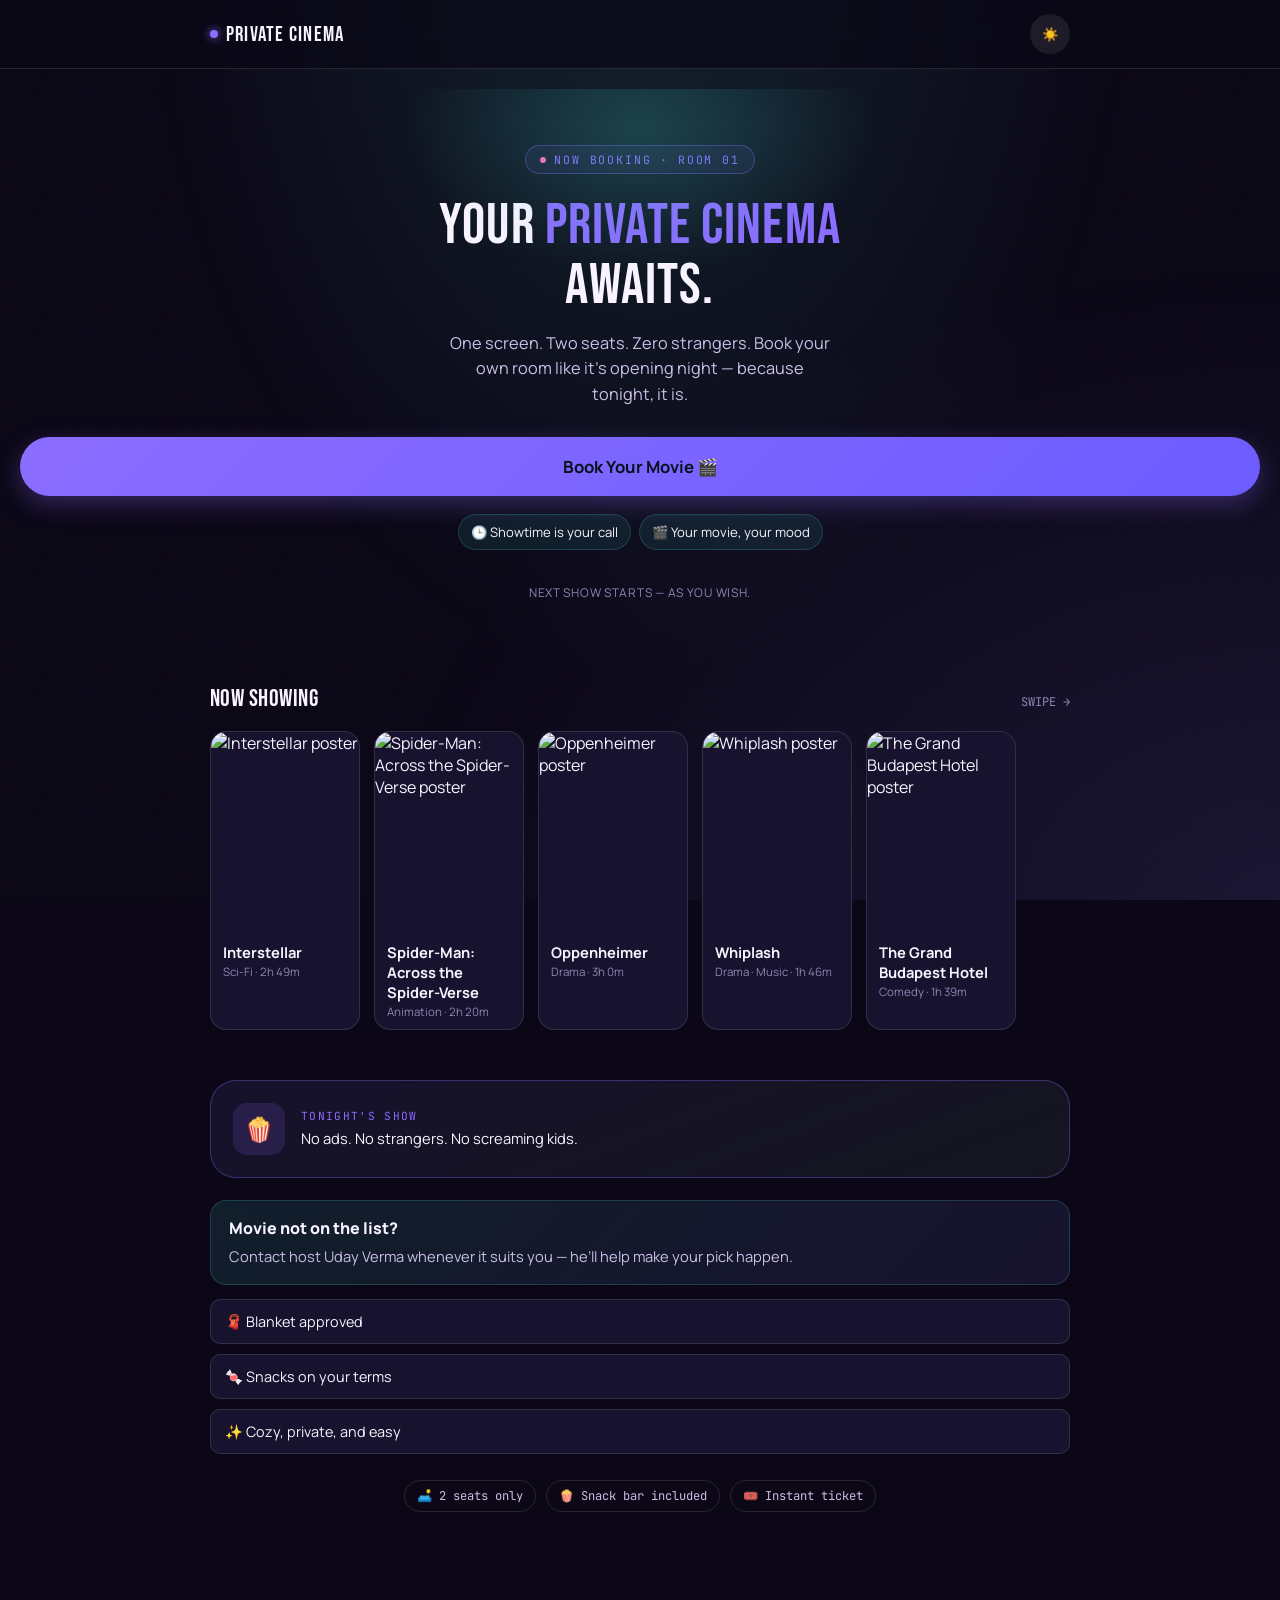
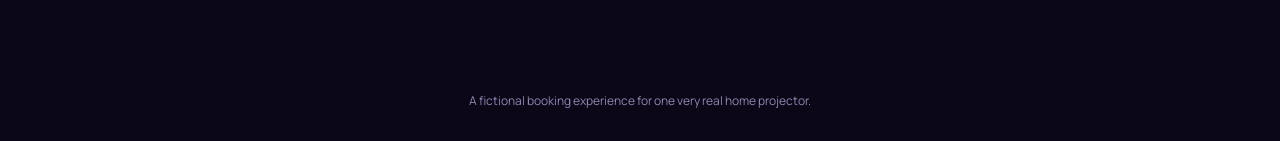
==== index.html @ 230cafe7 "Initial commit" ====
<!DOCTYPE html>
<html lang="en">
<head>
  <meta charset="UTF-8" />
  <meta name="viewport" content="width=device-width, initial-scale=1.0, viewport-fit=cover" />
  <title>Private Cinema — Your Private Cinema Awaits</title>
  <meta name="description" content="Book your private home cinema experience." />
  <link rel="stylesheet" href="./css/style.css" />
</head>
<body data-page="landing">
  <div class="app">

    <header class="topbar">
      <div class="topbar-inner">
        <div class="brand"><span class="brand-dot"></span>PRIVATE CINEMA</div>
      </div>
    </header>

    <main class="page-main page-enter">
      <section class="hero">
        <div class="hero-beam"></div>
        <div class="hero-eyebrow"><span class="live-dot"></span>NOW BOOKING · ROOM 01</div>
        <h1>Your <span class="accent">Private Cinema</span><br />Awaits.</h1>
        <p class="sub">One screen. Two seats. Zero strangers. Book your own room like it's opening night — because tonight, it is.</p>
        <div class="hero-cta">
          <button class="btn btn-primary btn-lg btn-block" data-book-btn>Book Your Movie 🎬</button>
        </div>

        <div class="hero-note">
          <span>🕒 Showtime is your call</span>
          <span>🎬 Your movie, your mood</span>
        </div>

        <div class="countdown">
          <div class="countdown-label">Next show starts — as you wish.</div>
        </div>
      </section>

      <div class="container">
        <div class="section-title">
          <h2>Now Showing</h2>
          <span>SWIPE →</span>
        </div>
        <div class="movie-strip" data-movie-strip></div>

        <div class="tonight">
          <div class="tonight-icon">🍿</div>
          <div class="tonight-text">
            <div class="label">Tonight's Show</div>
            <p data-fun-line style="transition:opacity 0.25s;">No ads. No strangers. No screaming kids.</p>
          </div>
        </div>

        <div class="host-card">
          <div class="host-title">Movie not on the list?</div>
          <p>Contact host Uday Verma whenever it suits you — he’ll help make your pick happen.</p>
        </div>

        <div class="playful-grid">
          <div class="playful-card">🧣 Blanket approved</div>
          <div class="playful-card">🍬 Snacks on your terms</div>
          <div class="playful-card">✨ Cozy, private, and easy</div>
        </div>

        <div class="perk-row">
          <span class="perk-chip">🛋️ 2 seats only</span>
          <span class="perk-chip">🍿 Snack bar included</span>
          <span class="perk-chip">🎟️ Instant ticket</span>
        </div>
      </div>
    </main>

    <footer class="site-footer">A fictional booking experience for one very real home projector.</footer>
  </div>

  <script type="module" src="./js/main.js"></script>
</body>
</html>
---- css/style.css ----
/* ============================================================
   PRIVATE CINEMA — Design System
   Palette: midnight blue + teal glow + coral warmth
   Display: Bebas Neue (marquee) · Body: Manrope · Data: JetBrains Mono
   ============================================================ */

@import url('https://fonts.googleapis.com/css2?family=Bebas+Neue&family=Manrope:wght@400;500;600;700;800&family=JetBrains+Mono:wght@400;500;600;700&display=swap');

:root{
  --bg-void:#0b0716;
  --bg-panel:#17122d;
  --bg-panel-2:#22183d;
  --bg-panel-3:#2d2250;
  --accent-amber:#8b6dff;
  --accent-amber-soft:#d8c8ff;
  --accent-red:#ff6ea8;
  --accent-violet:#6d5cff;
  --text-cream:#f8f3ff;
  --text-muted:#cbbfe7;
  --text-dim:#8f86b4;
  --border-soft:rgba(248,243,255,0.12);
  --border-amber:rgba(139,109,255,0.34);
  --success:#6fe7b3;
  --danger:#ff7a8b;
  --scrollbar-track:rgba(255,255,255,0.06);
  --scrollbar-thumb:rgba(139,109,255,0.56);
}

body.light-mode{
  --bg-void:#f7f3ff;
  --bg-panel:#ffffff;
  --bg-panel-2:#f2ebff;
  --bg-panel-3:#e8dcff;
  --accent-amber:#7249ff;
  --accent-amber-soft:#cdbcff;
  --accent-red:#ff5d95;
  --accent-violet:#5f45ff;
  --text-cream:#1d1534;
  --text-muted:#5b5272;
  --text-dim:#7e7498;
  --border-soft:rgba(29,21,52,0.1);
  --border-amber:rgba(114,73,255,0.24);
  --scrollbar-track:rgba(29,21,52,0.06);
  --scrollbar-thumb:rgba(114,73,255,0.42);
}

:root{
  --page-accent:var(--accent-amber);
  --page-accent-soft:rgba(66,199,195,0.16);

  --font-display:'Bebas Neue', sans-serif;
  --font-body:'Manrope', sans-serif;
  --font-mono:'JetBrains Mono', monospace;

  --radius-s:10px;
  --radius-m:16px;
  --radius-l:26px;

  --shadow-soft:0 10px 30px rgba(0,0,0,0.45);
  --shadow-glow:0 0 40px color-mix(in srgb, var(--accent-amber) 15%, transparent);

  --ease-out:cubic-bezier(.16,1,.3,1);
  --safe-bottom:env(safe-area-inset-bottom, 0px);
}

*,*::before,*::after{box-sizing:border-box;}
html{scroll-behavior:smooth;}
*{scrollbar-width:thin; scrollbar-color:var(--scrollbar-thumb) var(--scrollbar-track);}
*::-webkit-scrollbar{width:10px; height:10px;}
*::-webkit-scrollbar-track{background:var(--scrollbar-track);}
*::-webkit-scrollbar-thumb{background:linear-gradient(180deg,var(--accent-amber),var(--accent-violet)); border-radius:999px; border:2px solid transparent; background-clip:padding-box;}
body{
  margin:0;
  min-height:100vh;
  background:var(--bg-void);
  color:var(--text-cream);
  font-family:var(--font-body);
  transition:background 0.3s var(--ease-out), color 0.3s var(--ease-out);
  -webkit-font-smoothing:antialiased;
  overflow-x:hidden;
  position:relative;
}

/* prevent body scroll when calendar open */
.no-scroll-picker{overflow:hidden;}

/* Film grain + vignette ambience, applied to every page */
body::before{
  content:"";
  position:fixed; inset:0;
  pointer-events:none;
  z-index:0;
  background-image:
    radial-gradient(ellipse at 50% -10%, rgba(66,199,195,0.14), transparent 55%),
    radial-gradient(ellipse at 100% 100%, rgba(139,124,255,0.12), transparent 50%);
}
body::after{
  content:"";
  position:fixed; inset:0;
  pointer-events:none;
  z-index:1;
  opacity:0.05;
  mix-blend-mode:overlay;
  background-image:url("data:image/svg+xml,%3Csvg xmlns='http://www.w3.org/2000/svg' width='120' height='120'%3E%3Cfilter id='n'%3E%3CfeTurbulence type='fractalNoise' baseFrequency='0.9' numOctaves='2' stitchTiles='stitch'/%3E%3C/filter%3E%3Crect width='100%25' height='100%25' filter='url(%23n)'/%3E%3C/svg%3E");
  animation:grain 1.3s steps(4) infinite;
}
@keyframes grain{
  0%{transform:translate(0,0);} 25%{transform:translate(-1%,1%);}
  50%{transform:translate(1%,-1%);} 75%{transform:translate(-1%,-1%);}
  100%{transform:translate(0,0);}
}

.app{position:relative; z-index:2; min-height:100vh; display:flex; flex-direction:column;}

h1,h2,h3,.display{
  font-family:var(--font-display);
  letter-spacing:0.02em;
  font-weight:400;
  line-height:1.05;
  color:var(--text-cream);
  margin:0;
}
h1{font-size:clamp(2.4rem,9vw,3.6rem);}
h2{font-size:clamp(1.8rem,7vw,2.6rem);}
h3{font-size:clamp(1.3rem,5vw,1.7rem);}
p{margin:0; color:var(--text-muted); line-height:1.55;}
.mono{font-family:var(--font-mono);}
.eyebrow{
  font-family:var(--font-mono);
  font-size:0.72rem;
  letter-spacing:0.18em;
  text-transform:uppercase;
  color:var(--accent-amber);
}

a{color:inherit;}
img{max-width:100%; display:block;}

/* ---------- Layout shells ---------- */
.container{
  width:100%;
  max-width:520px;
  margin:0 auto;
  padding:0 20px;
}
@media (min-width:900px){
  .container{max-width:900px;}
}

.page-main{
  flex:1;
  padding-top:20px;
  padding-bottom:140px;
}

/* ---------- Top bar ---------- */
.topbar{
  position:sticky; top:0; z-index:20;
  backdrop-filter:blur(14px);
  background:color-mix(in srgb, var(--bg-void) 72%, transparent);
  border-bottom:1px solid var(--border-soft);
}
.topbar-inner{
  max-width:520px; margin:0 auto; padding:14px 20px;
  display:flex; align-items:center; justify-content:space-between;
}
@media (min-width:900px){ .topbar-inner{max-width:900px;} }
.brand{
  font-family:var(--font-display);
  font-size:1.3rem;
  letter-spacing:0.06em;
  display:flex; align-items:center; gap:8px;
}
.brand-dot{
  width:8px; height:8px; border-radius:50%;
  background:var(--accent-amber);
  box-shadow:0 0 10px var(--accent-amber);
}
.back-link{
  font-size:0.85rem; color:var(--text-muted);
  text-decoration:none;
  display:flex; align-items:center; gap:6px;
}

/* ---------- Progress indicator ---------- */
.progress-wrap{
  max-width:520px; margin:0 auto; padding:14px 20px 4px;
}
@media (min-width:900px){ .progress-wrap{max-width:900px;} }
.progress-track{
  display:flex; align-items:center; gap:6px;
}
.progress-dot{
  flex:1; height:4px; border-radius:4px;
  background:var(--bg-panel-3);
  overflow:hidden;
  position:relative;
}
.progress-dot::after{
  content:""; position:absolute; inset:0;
  background:linear-gradient(90deg,var(--accent-amber),var(--accent-amber-soft));
  transform:scaleX(0); transform-origin:left;
  transition:transform 0.6s var(--ease-out);
}
.progress-dot.done::after,.progress-dot.active::after{transform:scaleX(1);}
.progress-dot.active::after{animation:pulseW 1.4s ease-in-out infinite;}
@keyframes pulseW{0%,100%{opacity:1;} 50%{opacity:0.55;}}
.progress-label{
  margin-top:8px;
  font-size:0.78rem; color:var(--text-dim);
  font-family:var(--font-mono);
  letter-spacing:0.04em;
}

/* ---------- Buttons ---------- */
.btn{
  font-family:var(--font-body);
  font-weight:700;
  font-size:1rem;
  border:none;
  border-radius:100px;
  padding:16px 26px;
  cursor:pointer;
  display:inline-flex;
  align-items:center;
  justify-content:center;
  gap:8px;
  transition:transform 0.18s var(--ease-out), box-shadow 0.18s var(--ease-out), opacity 0.18s;
  -webkit-tap-highlight-color:transparent;
  touch-action:manipulation;
}
.btn:active{transform:scale(0.96);}
.btn-primary{
  background:linear-gradient(135deg,var(--page-accent),var(--accent-violet));
  color:#07121d;
  box-shadow:0 8px 24px color-mix(in srgb, var(--page-accent) 30%, transparent);
}
.btn-primary:hover{box-shadow:0 10px 30px color-mix(in srgb, var(--page-accent) 35%, transparent);}
.btn-primary:disabled{
  opacity:0.4; cursor:not-allowed; box-shadow:none;
  filter:grayscale(0.3);
}
.btn-ghost{
  background:transparent;
  color:var(--text-cream);
  border:1px solid var(--border-soft);
}
.btn-block{width:100%;}
.btn-lg{padding:18px 28px; font-size:1.05rem;}

/* ---------- Cards / glass ---------- */
.card{
  background:var(--bg-panel);
  border:1px solid var(--border-soft);
  border-radius:var(--radius-m);
  padding:18px;
}
.glass{
  background:rgba(28,32,39,0.55);
  backdrop-filter:blur(18px);
  border:1px solid rgba(242,237,228,0.08);
}

/* ---------- Toasts ---------- */
.toast-stack{
  position:fixed; left:0; right:0; bottom:calc(20px + var(--safe-bottom));
  z-index:200;
  display:flex; flex-direction:column; align-items:center; gap:10px;
  pointer-events:none;
  padding:0 20px;
}
.toast{
  pointer-events:auto;
  max-width:460px; width:100%;
  background:var(--bg-panel-2);
  border:1px solid var(--border-soft);
  border-left:3px solid var(--accent-amber);
  border-radius:var(--radius-s);
  padding:13px 16px;
  font-size:0.88rem;
  color:var(--text-cream);
  box-shadow:var(--shadow-soft);
  animation:toastIn 0.35s var(--ease-out);
}
.toast.danger{border-left-color:var(--danger);}
.toast.exit{animation:toastOut 0.3s var(--ease-out) forwards;}
@keyframes toastIn{from{opacity:0; transform:translateY(14px) scale(0.97);} to{opacity:1; transform:none;}}
@keyframes toastOut{to{opacity:0; transform:translateY(10px) scale(0.97);}}

/* ---------- Page transition ---------- */
.page-enter{animation:pageIn 0.55s var(--ease-out);}
@keyframes pageIn{
  from{opacity:0; transform:translateY(14px);}
  to{opacity:1; transform:none;}
}
.stagger > *{animation:pageIn 0.55s var(--ease-out) both;}
.stagger > *:nth-child(1){animation-delay:0.02s;}
.stagger > *:nth-child(2){animation-delay:0.08s;}
.stagger > *:nth-child(3){animation-delay:0.14s;}
.stagger > *:nth-child(4){animation-delay:0.20s;}
.stagger > *:nth-child(5){animation-delay:0.26s;}
.stagger > *:nth-child(6){animation-delay:0.32s;}

/* ============================================================
   LANDING PAGE
   ============================================================ */
.hero{
  position:relative;
  padding:56px 20px 40px;
  text-align:center;
  overflow:hidden;
}
.hero-beam{
  position:absolute; top:-120px; left:50%; transform:translateX(-50%);
  width:520px; height:320px;
  background:radial-gradient(ellipse at center, rgba(66,199,195,0.24), transparent 65%);
  filter:blur(10px);
  pointer-events:none;
  animation:beamFlicker 5s ease-in-out infinite;
}
@keyframes beamFlicker{0%,100%{opacity:1;} 50%{opacity:0.75;}}
.hero-eyebrow{
  display:inline-flex; align-items:center; gap:8px;
  font-family:var(--font-mono); font-size:0.72rem;
  letter-spacing:0.16em; text-transform:uppercase;
  color:var(--accent-amber);
  background:color-mix(in srgb, var(--accent-amber) 8%, transparent);
  border:1px solid var(--border-amber);
  padding:6px 14px; border-radius:100px;
  margin-bottom:22px;
}
.hero-eyebrow .live-dot{
  width:6px; height:6px; border-radius:50%; background:var(--accent-red);
  animation:blink 1.6s ease-in-out infinite;
}
@keyframes blink{0%,100%{opacity:1;} 50%{opacity:0.25;}}
.hero h1{margin-bottom:14px;}
.hero h1 .accent{color:var(--accent-amber);}
.hero p.sub{
  max-width:380px; margin:0 auto 30px;
  font-size:1.02rem;
}
.hero-cta{display:flex; flex-direction:column; gap:12px; align-items:center;}
.countdown{
  margin-top:34px;
  display:inline-flex; flex-direction:column; align-items:center; gap:8px;
}
.countdown-time{
  font-family:var(--font-mono); font-size:1.5rem; letter-spacing:0.05em;
  color:var(--text-cream);
  background:var(--bg-panel);
  border:1px solid var(--border-soft);
  padding:10px 20px; border-radius:var(--radius-s);
}
.countdown-label{font-size:0.75rem; color:var(--text-dim); letter-spacing:0.06em; text-transform:uppercase;}

.hero-note{
  display:flex; flex-wrap:wrap; justify-content:center; gap:8px;
  margin-top:18px;
}
.hero-note span{
  display:inline-flex; align-items:center; gap:6px;
  padding:8px 12px;
  border-radius:999px;
  background:rgba(66,199,195,0.1);
  border:1px solid rgba(66,199,195,0.2);
  color:var(--text-cream);
  font-size:0.82rem;
}

.section-title{
  display:flex; align-items:baseline; justify-content:space-between;
  margin:44px 0 16px;
}
.section-title h2{font-size:1.5rem;}
.section-title span{font-family:var(--font-mono); font-size:0.75rem; color:var(--text-dim);}

.movie-strip{
  display:flex; gap:14px; overflow-x:auto; padding:4px 0 10px;
  scroll-snap-type:x mandatory;
  -webkit-overflow-scrolling:touch;
}
.movie-strip::-webkit-scrollbar{display:none;}
.mini-card{
  scroll-snap-align:start;
  flex:0 0 150px;
  border-radius:var(--radius-m);
  overflow:hidden;
  border:1px solid var(--border-soft);
  background:var(--bg-panel);
  transition:transform 0.25s var(--ease-out);
}
.mini-card:active{transform:scale(0.97);}
.mini-poster{
  height:200px; width:100%;
  object-fit:cover;
  display:block;
}
.mini-body{padding:10px 12px;}
.mini-body .title{font-size:0.92rem; font-weight:700; color:var(--text-cream);}
.mini-body .meta{font-size:0.72rem; color:var(--text-dim); margin-top:2px;}

.tonight{
  margin-top:40px;
  border-radius:var(--radius-l);
  padding:22px;
  background:linear-gradient(160deg, color-mix(in srgb, var(--accent-amber) 10%, transparent), rgba(28,32,39,0.6));
  border:1px solid var(--border-amber);
  display:flex; align-items:center; gap:16px;
}
.tonight-icon{
  width:52px; height:52px; border-radius:14px;
  display:flex; align-items:center; justify-content:center;
  font-size:1.5rem;
  background:color-mix(in srgb, var(--accent-amber) 15%, transparent);
  flex-shrink:0;
}
.tonight-text .label{
  font-family:var(--font-mono); font-size:0.7rem; letter-spacing:0.12em;
  text-transform:uppercase; color:var(--accent-amber); margin-bottom:4px;
}
.tonight-text p{color:var(--text-cream); font-size:0.92rem;}

.host-card{
  margin-top:22px;
  padding:16px 18px;
  border-radius:var(--radius-m);
  background:linear-gradient(135deg, rgba(66,199,195,0.12), rgba(139,124,255,0.1));
  border:1px solid rgba(66,199,195,0.22);
}
.host-title{
  font-weight:800;
  color:var(--text-cream);
  margin-bottom:6px;
}
.host-card p{color:var(--text-muted); font-size:0.92rem;}

.playful-grid{
  display:grid; gap:10px; margin-top:14px;
}
.playful-card{
  padding:12px 14px;
  border-radius:var(--radius-s);
  background:var(--bg-panel);
  border:1px solid var(--border-soft);
  color:var(--text-cream);
  font-size:0.9rem;
}

.perk-row{
  display:flex; gap:10px; flex-wrap:wrap; justify-content:center;
  margin-top:26px;
}
.perk-chip{
  font-size:0.76rem; color:var(--text-muted);
  border:1px solid var(--border-soft);
  padding:7px 12px; border-radius:100px;
  font-family:var(--font-mono);
}

footer.site-footer{
  text-align:center; padding:40px 20px 32px;
  font-size:0.75rem; color:var(--text-dim);
}

/* ============================================================
   FORM PAGES (personal info)
   ============================================================ */
.form-head{padding:8px 4px 28px;}
.form-head .eyebrow{margin-bottom:10px; display:block;}
.form-head p{margin-top:10px; max-width:340px;}

.field{margin-bottom:18px;}
.field label{
  display:block; font-size:0.82rem; color:var(--text-muted);
  margin-bottom:8px; font-weight:600;
}
.field input{
  width:100%;
  background:var(--bg-panel);
  border:1.5px solid var(--border-soft);
  color:var(--text-cream);
  font-family:var(--font-body);
  font-size:1rem;
  padding:15px 16px;
  border-radius:var(--radius-s);
  outline:none;
  transition:border-color 0.2s, box-shadow 0.2s;
}
.field input::placeholder{color:var(--text-dim);}
.field input:focus{
  border-color:var(--accent-amber);
  box-shadow:0 0 0 4px color-mix(in srgb, var(--accent-amber) 12%, transparent);
}
.field input.error{border-color:var(--danger);}
.field-error{
  font-size:0.76rem; color:var(--danger);
  margin-top:6px; display:none;
}
.field.has-error .field-error{display:block;}
.field.has-error input{border-color:var(--danger);}

.form-actions{margin-top:28px;}

/* ============================================================
   MOVIE SELECTION
   ============================================================ */
.movie-grid{display:flex; flex-direction:column; gap:16px;}
.movie-toolbar{display:flex; flex-direction:column; gap:8px; margin-top:14px;}
.movie-toolbar-row{display:flex; flex-wrap:wrap; gap:10px;}
.movie-toolbar-label{font-size:0.74rem; text-transform:uppercase; letter-spacing:0.16em; color:var(--text-dim); font-family:var(--font-mono);}
.movie-datetime{
  flex:1; min-width:220px; width:100%; cursor:pointer;
  border-radius:999px; padding:14px 18px; font-family:var(--font-body); font-size:1rem;
  color:var(--text-cream);
  background:linear-gradient(180deg, rgba(255,255,255,0.02), rgba(255,255,255,0.01)), var(--bg-panel);
  border:1px solid var(--border-soft);
}
.movie-datetime::placeholder{color:var(--text-dim);}
.movie-datetime:focus{outline:none; border-color:var(--accent-amber); box-shadow:0 0 0 4px color-mix(in srgb, var(--accent-amber) 12%, transparent);}

.movie-note-banner{
  margin:16px 0 20px; padding:12px 14px; border-radius:var(--radius-s);
  background:linear-gradient(135deg, rgba(66,199,195,0.12), rgba(139,124,255,0.1));
  border:1px solid rgba(66,199,195,0.22); display:flex; flex-direction:column; gap:4px;
}

.notification-card{
  margin-top:16px; padding:14px 16px; border-radius:var(--radius-m); border:1px solid var(--border-soft);
  background:linear-gradient(135deg, rgba(66,199,195,0.10), rgba(139,124,255,0.08));
}
.notification-card h3{margin-bottom:6px; font-size:1rem; color:var(--text-cream);} .notification-preview-card{margin-top:20px; padding:16px; border:1px solid var(--border-soft); border-radius:var(--radius-m); background:rgba(255,255,255,0.03);} .notification-preview-head{font-size:0.78rem; letter-spacing:0.16em; text-transform:uppercase; color:var(--text-dim); font-family:var(--font-mono); margin-bottom:12px;} .notification-preview-grid{display:grid; gap:12px;} @media(min-width:800px){.notification-preview-grid{grid-template-columns:repeat(2,1fr);}}

.notification-card p{font-size:0.88rem; color:var(--text-muted);}
.movie-note-banner strong{color:var(--text-cream); font-size:0.95rem;}
.movie-note-banner span{color:var(--text-muted); font-size:0.84rem;}
.movie-card{
  display:grid;
  grid-template-columns:96px 1fr;
  gap:14px;
  background:var(--bg-panel);
  border:1px solid var(--border-soft);
  border-radius:var(--radius-m);
  padding:14px;
  cursor:pointer;
  transition:border-color 0.25s var(--ease-out), transform 0.2s var(--ease-out), background 0.25s;
  position:relative;
}
.movie-card:active{transform:scale(0.985);}
.movie-card.selected{
  border-color:var(--page-accent);
  background:linear-gradient(135deg, var(--page-accent-soft), var(--bg-panel));
  box-shadow:0 0 0 1px var(--page-accent-soft), 0 14px 40px rgba(0,0,0,0.20);
}
.movie-card .poster{
  width:96px; height:132px; border-radius:10px; object-fit:cover;
}
.movie-card .info{display:flex; flex-direction:column; min-width:0;}
.movie-card .title{font-size:1.1rem; font-weight:800; color:var(--text-cream);}
.movie-card .tags{
  display:flex; gap:6px; flex-wrap:wrap; margin:6px 0 8px;
}
.movie-card .tag{
  font-size:0.68rem; font-family:var(--font-mono);
  color:var(--text-muted); border:1px solid var(--border-soft);
  padding:3px 8px; border-radius:100px;
}
.movie-card .rating{color:var(--accent-amber); font-weight:700;}
.movie-card .desc{
  font-size:0.82rem; color:var(--text-muted);
  display:-webkit-box; -webkit-line-clamp:2; line-clamp:2; -webkit-box-orient:vertical;
  overflow:hidden;
}
.movie-card .select-btn{
  margin-top:auto; align-self:flex-start;
  font-size:0.78rem; font-weight:700;
  color:var(--accent-amber);
  display:flex; align-items:center; gap:6px;
  padding-top:8px;
}
.movie-card .check{
  position:absolute; top:12px; right:12px;
  width:26px; height:26px; border-radius:50%;
  background:var(--accent-amber);
  color:#1a1204;
  display:flex; align-items:center; justify-content:center;
  font-size:0.85rem; font-weight:900;
  opacity:0; transform:scale(0.5);
  transition:all 0.3s var(--ease-out);
}
.movie-card.selected .check{opacity:1; transform:scale(1);}

.movie-modal-overlay{
  position:fixed; inset:0; z-index:220;
  display:flex; align-items:center; justify-content:center;
  padding:20px; background:color-mix(in srgb, var(--bg-void) 83%, transparent);
  backdrop-filter:blur(10px); opacity:0; pointer-events:none; transition:opacity 0.3s var(--ease-out);
}
.movie-modal-overlay.show{opacity:1; pointer-events:auto;}
.movie-modal{
  position:relative; width:min(100%, 860px); max-height:min(90vh, 760px); overflow:auto;
  padding:24px; border-radius:calc(var(--radius-l) + 4px); border:1px solid rgba(255,255,255,0.12);
  background:linear-gradient(145deg, color-mix(in srgb, var(--bg-void) 98%, transparent), color-mix(in srgb, var(--bg-panel-3) 94%, transparent)); box-shadow:var(--shadow-soft);
}
.movie-modal-glow{position:absolute; inset:-20% 10% auto auto; width:280px; height:280px; border-radius:50%; filter:blur(24px); opacity:0.75; pointer-events:none;}
.movie-modal-nav{display:flex; justify-content:space-between; margin-bottom:12px;}
.movie-nav-btn{
  width:42px; height:42px; border-radius:50%; border:1px solid var(--border-soft); background:rgba(255,255,255,0.06);
  color:var(--text-cream); cursor:pointer; font-size:1rem;
}
.movie-modal-body{display:grid; gap:20px; align-items:start;}
@media(min-width:800px){.movie-modal-body{grid-template-columns:240px 1fr;}}
.movie-modal-poster{width:100%; max-width:240px; height:320px; object-fit:cover; border-radius:16px; border:1px solid var(--border-soft);}
.movie-modal-gif{width:100%; max-width:240px; height:140px; object-fit:cover; border-radius:14px; border:1px solid var(--border-soft); margin-top:10px;}
.movie-modal-copy{display:flex; flex-direction:column; gap:10px;}
.movie-modal-chip{display:inline-flex; width:max-content; padding:8px 12px; border-radius:999px; background:color-mix(in srgb, var(--modal-accent, var(--accent-amber)) 18%, transparent); color:var(--text-cream); font-size:0.78rem; letter-spacing:0.12em; text-transform:uppercase; font-family:var(--font-mono);}
.movie-modal-copy h3{font-size:1.45rem; color:var(--text-cream);} .theme-toggle{border:none; background:rgba(255,255,255,0.08); color:var(--text-cream); width:40px; height:40px; border-radius:999px; display:inline-flex; align-items:center; justify-content:center; cursor:pointer; margin-left:8px;} .theme-toggle:hover{background:rgba(255,255,255,0.16);} body.light-mode .theme-toggle{background:rgba(20,32,51,0.08);}
.movie-modal-tagline{font-size:0.95rem; color:var(--accent-amber); font-weight:700;}
.movie-modal-description{font-size:0.95rem; color:var(--text-muted);}
.movie-modal-meta{display:flex; gap:10px; flex-wrap:wrap; color:var(--text-dim); font-family:var(--font-mono); font-size:0.82rem;}
.movie-modal-trailer{margin-top:8px;}
.movie-modal-trailer-label{font-size:0.74rem; letter-spacing:0.16em; text-transform:uppercase; color:var(--text-dim); margin-bottom:8px; font-family:var(--font-mono);}
.movie-modal-trailer iframe{width:100%; min-height:220px; border:none; border-radius:14px; background:#000;}
.movie-modal-highlight{padding:12px 14px; border-radius:var(--radius-s); background:rgba(255,255,255,0.04); border:1px solid var(--border-soft); color:var(--text-cream); font-size:0.9rem;}
.movie-modal-actions{display:flex; justify-content:flex-end; gap:10px; margin-top:18px; flex-wrap:wrap;}

.confirm-flash{
  position:fixed; inset:0; z-index:150;
  display:flex; align-items:center; justify-content:center;
  background:color-mix(in srgb, var(--bg-void) 88%, transparent);
  backdrop-filter:blur(6px);
  opacity:0; pointer-events:none;
  transition:opacity 0.3s var(--ease-out);
}
.confirm-flash.show{opacity:1; pointer-events:auto;}
.confirm-flash-inner{
  text-align:center;
  transform:scale(0.85);
  transition:transform 0.4s var(--ease-out);
}
.confirm-flash.show .confirm-flash-inner{transform:scale(1);}
.confirm-flash .icon{font-size:3rem; margin-bottom:12px; animation:popIcon 0.5s var(--ease-out);}
@keyframes popIcon{0%{transform:scale(0) rotate(-20deg);} 60%{transform:scale(1.15) rotate(6deg);} 100%{transform:scale(1) rotate(0);}}

/* ============================================================
   SEAT SELECTION
   ============================================================ */
.screen-wrap{text-align:center; margin:10px 0 40px;}
.screen{
  height:8px; margin:0 auto 8px;
  width:88%;
  max-width:340px;
  background:linear-gradient(90deg, transparent, var(--accent-amber-soft), transparent);
  border-radius:50%;
  box-shadow:0 12px 40px rgba(66,199,195,0.26), 0 0 20px rgba(139,124,255,0.22);
}
.screen-label{
  font-family:var(--font-mono); font-size:0.72rem; letter-spacing:0.2em;
  color:var(--text-dim); text-transform:uppercase;
}

.seat-intro{
  margin:0 auto 16px; max-width:430px; text-align:center; font-size:0.9rem; color:var(--text-muted);
}
.seat-emoji-badge{display:inline-flex; align-items:center; justify-content:center; width:48px; height:48px; border-radius:16px; background:rgba(66,199,195,0.14); font-size:1.4rem; margin-bottom:10px;}
.seat-hall{
  display:flex; justify-content:center; align-items:center;
  max-width:430px;
  margin:0 auto;
  padding:22px 16px 18px;
  border:1px solid var(--border-soft);
  border-radius:calc(var(--radius-l) + 4px);
  background:linear-gradient(180deg, color-mix(in srgb, var(--bg-panel-2) 96%, transparent), color-mix(in srgb, var(--bg-void) 92%, transparent));
  box-shadow:inset 0 1px 0 rgba(255,255,255,0.04);
}
.seat-unit{
  text-align:center;
  cursor:pointer;
  width:100%;
  max-width:220px;
}
.seat-icon{
  width:min(100%, 108px);
  height:108px;
  margin:0 auto;
  border-radius:24px;
  background:var(--bg-panel);
  border:1.5px solid var(--border-soft);
  display:flex; align-items:center; justify-content:center;
  font-size:2.4rem;
  transition:all 0.3s var(--ease-out);
  position:relative;
}
.seat-unit:active .seat-icon{transform:scale(0.94);}
.seat-icon .beam{
  position:absolute; inset:-6px; border-radius:26px;
  opacity:0; transition:opacity 0.3s;
  box-shadow:0 0 0 3px var(--accent-amber), 0 0 30px rgba(66,199,195,0.35);
}
.seat-unit.selected .seat-icon{
  background:linear-gradient(160deg, rgba(66,199,195,0.16), var(--bg-panel));
  border-color:var(--accent-amber);
  animation:seatBounce 0.5s var(--ease-out);
}
.seat-unit.selected .beam{opacity:1;}
@keyframes seatBounce{
  0%{transform:scale(1);} 35%{transform:scale(1.12) rotate(-3deg);}
  65%{transform:scale(0.97) rotate(2deg);} 100%{transform:scale(1);}
}
.seat-name{margin-top:14px; font-weight:800; font-size:0.95rem; color:var(--text-cream);}
.seat-sub{font-size:0.72rem; color:var(--text-dim); margin-top:2px;}

.perk-list{margin-top:36px; display:flex; flex-direction:column; gap:10px;}
.perk-item{
  display:flex; align-items:center; gap:12px;
  background:var(--bg-panel); border:1px solid var(--border-soft);
  padding:13px 15px; border-radius:var(--radius-s);
  font-size:0.86rem; color:var(--text-cream);
}
.perk-item .emoji{font-size:1.1rem;}

.seat-confirm-card{
  margin-top:30px;
  border:1px solid var(--border-amber);
  background:linear-gradient(135deg, rgba(66,199,195,0.12), rgba(139,124,255,0.08));
  border-radius:var(--radius-m);
  padding:16px 18px;
  display:none;
  align-items:center; gap:12px;
  animation:pageIn 0.4s var(--ease-out);
}
.seat-confirm-card.show{display:flex;}
.seat-confirm-card .txt{font-size:0.86rem;}
.seat-confirm-card .txt b{color:var(--accent-amber); display:block; font-size:0.95rem;}

/* ============================================================
   REFRESHMENTS
   ============================================================ */
.refresh-grid{display:flex; flex-direction:column; gap:12px;}
.refresh-item{
  display:flex;
  flex-direction:column;
  gap:12px;
  background:var(--bg-panel);
  border:1px solid var(--border-soft);
  border-radius:var(--radius-m);
  padding:14px;
  transition:border-color 0.25s;
}
.refresh-item.active{border-color:var(--border-amber);}
.refresh-item-top{display:flex; align-items:flex-start; gap:14px;}
.refresh-icon{
  width:52px; height:52px; border-radius:14px;
  background:var(--bg-panel-3);
  display:flex; align-items:center; justify-content:center;
  font-size:1.6rem;
  flex-shrink:0;
}
.refresh-info{flex:1; min-width:0;}
.refresh-info .name{font-weight:700; font-size:0.95rem; color:var(--text-cream);}
.refresh-info .desc{font-size:0.76rem; margin-top:2px;}
.refresh-info .price{
  font-family:var(--font-mono); font-size:0.82rem;
  color:var(--accent-amber); margin-top:6px; font-weight:600;
}
.refresh-item-footer{
  display:flex; align-items:center; justify-content:space-between;
  gap:10px; flex-wrap:wrap;
}
.refresh-item-options{display:flex; align-items:center; gap:8px; flex-wrap:wrap;}
.qty-control{
  display:flex; align-items:center; gap:0;
  background:var(--bg-panel-3);
  border-radius:100px;
  overflow:hidden;
  flex-shrink:0;
  margin-left:auto;
}
.qty-btn{
  width:34px; height:34px;
  border:none; background:transparent;
  color:var(--text-cream); font-size:1.1rem; font-weight:700;
  cursor:pointer; display:flex; align-items:center; justify-content:center;
  transition:background 0.2s;
}
.qty-btn:active{background:color-mix(in srgb, var(--accent-amber) 20%, transparent);}
.qty-val{
  min-width:22px; text-align:center;
  font-family:var(--font-mono); font-weight:700; font-size:0.9rem;
}

.size-toggle{
  display:inline-flex;
  background:var(--bg-panel-3); border-radius:100px; padding:3px;
}
.timing-toggle{
  display:inline-flex; gap:6px; flex-wrap:wrap;
  background:var(--bg-panel-3); border-radius:100px; padding:3px;
}
.size-opt, .timing-opt{
  font-size:0.68rem; font-family:var(--font-mono);
  padding:5px 10px; border-radius:100px; cursor:pointer;
  color:var(--text-dim);
}
.size-opt.active{background:var(--accent-amber); color:#1a1204; font-weight:700;}
.timing-opt.active{background:var(--accent-violet); color:#f7f5ee; font-weight:700;}

.snack-banner{
  margin-bottom:14px; padding:14px 16px; border-radius:var(--radius-m);
  background:linear-gradient(135deg, rgba(255,127,109,0.14), rgba(66,199,195,0.12));
  border:1px solid rgba(255,127,109,0.2); display:flex; flex-direction:column; gap:4px;
}
.snack-banner strong{color:var(--text-cream); font-size:0.95rem;}
.snack-banner span{color:var(--text-muted); font-size:0.84rem;}

.sticky-cart{
  position:fixed; left:0; right:0; bottom:0; z-index:40;
  padding:14px 20px calc(16px + var(--safe-bottom));
  background:linear-gradient(0deg, color-mix(in srgb, var(--bg-void) 98%, transparent) 60%, color-mix(in srgb, var(--bg-void) 85%, transparent));
  backdrop-filter:blur(14px);
  border-top:1px solid var(--border-soft);
}
.sticky-cart-inner{
  max-width:520px; margin:0 auto;
  display:flex; align-items:center; justify-content:space-between;
  gap:14px;
}
@media(min-width:900px){.sticky-cart-inner{max-width:900px;}}
.cart-summary .count{font-size:0.75rem; color:var(--text-dim); font-family:var(--font-mono);}
.cart-summary .amount{font-size:1.25rem; font-weight:800; color:var(--text-cream); font-family:var(--font-mono);}

/* ============================================================
   BILL / SUMMARY
   ============================================================ */
.bill-card{margin-bottom:16px;}
.bill-card h3{margin-bottom:14px; font-size:1.05rem; font-family:var(--font-body); font-weight:800;}
.bill-row{
  display:flex; justify-content:space-between; align-items:center;
  padding:9px 0;
  font-size:0.9rem;
  border-bottom:1px dashed var(--border-soft);
}
.bill-row:last-child{border-bottom:none;}
.bill-row .k{color:var(--text-muted);}
.bill-row .v{color:var(--text-cream); font-weight:600; text-align:right;}
.bill-row.total{
  border-top:1.5px solid var(--border-soft); border-bottom:none;
  margin-top:6px; padding-top:16px;
}
.bill-row.total .k{font-family:var(--font-display); font-size:1.1rem; color:var(--text-cream); letter-spacing:0.03em;}
.bill-row.total .v{font-family:var(--font-mono); font-size:1.4rem; color:var(--accent-amber);}
.bill-row.strike .v{text-decoration:line-through; color:var(--text-dim); font-weight:500;}

/* ============================================================
   COUPON MODAL
   ============================================================ */
.modal-overlay{
  position:fixed; inset:0; z-index:300;
  background:color-mix(in srgb, var(--bg-void) 92%, transparent);
  backdrop-filter:blur(10px);
  display:flex; align-items:center; justify-content:center;
  opacity:0; pointer-events:none;
  transition:opacity 0.35s var(--ease-out);
  padding:20px;
}
.modal-overlay.show{opacity:1; pointer-events:auto;}
.coupon-modal{
  width:100%; max-width:380px;
  text-align:center;
  transform:translateY(30px) scale(0.92);
  transition:transform 0.5s var(--ease-out);
}
.modal-overlay.show .coupon-modal{transform:translateY(0) scale(1);}
.coupon-stage{min-height:20px;}
.coupon-wait{
  font-family:var(--font-display); font-size:1.6rem; letter-spacing:0.05em;
  color:var(--text-cream); margin-bottom:8px;
}
.coupon-sub{color:var(--text-muted); font-size:0.92rem; margin-bottom:26px;}

.ticket-flip{
  width:220px; height:220px; margin:0 auto 22px;
  perspective:1000px;
}
.ticket-flip-inner{
  position:relative; width:100%; height:100%;
  transform-style:preserve-3d;
  transition:transform 1s var(--ease-out);
}
.ticket-flip.flipped .ticket-flip-inner{transform:rotateY(180deg);}
.tf-face{
  position:absolute; inset:0;
  border-radius:20px;
  display:flex; align-items:center; justify-content:center;
  backface-visibility:hidden;
  font-size:3.4rem;
}
.tf-front{
  background:linear-gradient(160deg, var(--bg-panel-3), var(--bg-panel));
  border:1.5px dashed var(--border-amber);
}
.tf-back{
  background:linear-gradient(160deg, var(--accent-amber), #c9791f);
  color:#1a1204;
  transform:rotateY(180deg);
  flex-direction:column; gap:4px;
}
.tf-back .pct{font-family:var(--font-display); font-size:2.6rem; letter-spacing:0.02em;}
.tf-back .lbl{font-family:var(--font-mono); font-size:0.7rem; letter-spacing:0.1em;}

.coupon-name{
  font-family:var(--font-display); font-size:1.5rem; letter-spacing:0.04em;
  color:var(--accent-amber); margin-bottom:4px; opacity:0;
}
.coupon-name.show{animation:pageIn 0.5s var(--ease-out) forwards;}

.price-count{
  font-family:var(--font-mono); font-size:2.1rem; font-weight:700;
  margin:18px 0 26px; color:var(--text-cream);
  opacity:0;
}
.price-count.show{opacity:1;}
.price-count .from{color:var(--text-dim); text-decoration:line-through; font-size:1.2rem; margin-right:10px;}
.price-count .to{color:var(--success);}

.confetti-layer{
  position:fixed; inset:0; z-index:310; pointer-events:none; overflow:hidden;
}
.confetti-piece{
  position:absolute; top:-20px;
  width:8px; height:14px;
  opacity:0.95;
  animation:confettiFall linear forwards;
}
@keyframes confettiFall{
  to{transform:translateY(110vh) rotate(720deg); opacity:0.2;}
}

/* ============================================================
   CONFIRMATION / TICKET
   ============================================================ */
.confirm-hero{text-align:center; padding:30px 10px 10px;}
.confirm-hero .icon{font-size:3.2rem; margin-bottom:14px; animation:popIcon 0.6s var(--ease-out);}
.confirm-hero p{max-width:320px; margin:10px auto 0;}

.ticket{
  margin:34px auto 0;
  max-width:360px;
  position:relative;
  border-radius:24px;
  overflow:hidden;
  background:linear-gradient(160deg, var(--bg-panel-3), var(--bg-panel));
  border:1px solid var(--border-amber);
  box-shadow:var(--shadow-soft), var(--shadow-glow);
  animation:ticketIn 0.7s var(--ease-out) both;
}
@keyframes ticketIn{
  from{opacity:0; transform:translateY(24px) rotate(-2deg);}
  to{opacity:1; transform:none;}
}
.ticket-top{
  padding:22px 22px 18px;
  text-align:center;
  border-bottom:1px dashed color-mix(in srgb, var(--accent-amber) 40%, transparent);
  position:relative;
}
.ticket-top .cinema-label{
  font-family:var(--font-mono); font-size:0.68rem; letter-spacing:0.22em;
  color:var(--accent-amber); text-transform:uppercase; margin-bottom:10px;
}
.ticket-top .movie-name{
  font-family:var(--font-display); font-size:1.9rem; letter-spacing:0.02em;
}
.ticket-notch{
  position:absolute; width:22px; height:22px; border-radius:50%;
  background:var(--bg-void); top:50%; transform:translateY(-50%);
}
.ticket-notch.left{left:-11px;}
.ticket-notch.right{right:-11px;}
.ticket-body{padding:18px 22px 22px;}
.ticket-row{
  display:flex; justify-content:space-between;
  padding:9px 0;
  font-size:0.85rem;
}
.ticket-row .k{
  font-family:var(--font-mono); font-size:0.68rem; letter-spacing:0.1em;
  text-transform:uppercase; color:var(--text-dim);
}
.ticket-row .v{color:var(--text-cream); font-weight:700; text-align:right; max-width:60%;}
.ticket-total{
  margin-top:10px; padding-top:16px; border-top:1px dashed color-mix(in srgb, var(--accent-amber) 40%, transparent);
  display:flex; justify-content:space-between; align-items:center;
}
.ticket-total .k{font-family:var(--font-display); font-size:1.2rem;}
.ticket-total .v{font-family:var(--font-mono); font-size:1.6rem; color:var(--success); font-weight:700;}
.ticket-footer{
  text-align:center; padding:14px; font-size:0.82rem;
  color:var(--text-cream);
  background:color-mix(in srgb, var(--accent-amber) 8%, transparent);
}
.ticket-sprockets{
  display:flex; justify-content:space-between; padding:0 14px; margin-top:-1px;
}
.ticket-sprockets span{
  width:9px; height:9px; border-radius:50%; background:var(--bg-void);
  margin-top:-5px;
}

.barcode{
  height:36px; margin:16px 22px 0;
  background:repeating-linear-gradient(90deg, var(--text-cream) 0 2px, transparent 2px 5px);
  opacity:0.85; border-radius:2px;
}
.booking-id{
  text-align:center; font-family:var(--font-mono); font-size:0.72rem;
  color:var(--text-dim); letter-spacing:0.1em; margin:10px 0 22px;
}

.email-status{
  max-width:420px; margin:22px auto 0;
  text-align:center; font-size:0.84rem; color:var(--text-muted);
  line-height:1.6;
}
.email-status.success{color:var(--success); font-weight:800;}
.email-status.error{color:var(--danger); font-weight:800;}
.confirm-actions{
  max-width:360px; margin:28px auto 0;
  display:flex; flex-direction:column; gap:12px;
}

/* ---------- Empty / guard message ---------- */
.guard-box{
  text-align:center; padding:60px 20px;
}
.guard-box .icon{font-size:2.4rem; margin-bottom:14px;}

/* ---------- Utility ---------- */
.hidden{display:none !important;}
.spin{animation:spin 0.9s linear infinite;}
@keyframes spin{to{transform:rotate(360deg);}}

@media (prefers-reduced-motion:reduce){
  *{animation-duration:0.001ms !important; animation-iteration-count:1 !important; transition-duration:0.001ms !important;}
}

/* Custom themed calendar */
.custom-calendar{position:absolute; right:0; top:56px; width:520px; max-width:calc(100vw - 40px); display:grid; grid-template-columns:minmax(260px,1fr) 220px; gap:16px; background:linear-gradient(180deg, rgba(37,18,60,0.98), color-mix(in srgb, var(--bg-panel-2) 80%, transparent)); border:1px solid var(--border-soft); box-shadow:0 18px 60px rgba(20,8,60,0.72); padding:16px; border-radius:18px; z-index:240; box-sizing:border-box; max-height:calc(100vh - 80px); overflow:auto; opacity:1;}
.custom-calendar[hidden]{display:none !important;}
.calendar-inner{width:100%; min-width:0;}
.calendar-header{display:flex; align-items:center; justify-content:space-between; gap:8px; margin-bottom:8px;}
.cal-title{font-weight:700; color:var(--text-cream);}
.cal-prev,.cal-next{background:transparent; border:1px solid var(--border-soft); color:var(--text-cream); padding:6px 8px; border-radius:10px; cursor:pointer; min-width:36px;}
.calendar-weekdays{display:flex; gap:6px; color:var(--text-dim); font-family:var(--font-mono); font-size:0.78rem; margin-bottom:8px; justify-content:space-between;}
.calendar-grid{display:grid; grid-template-columns:repeat(7,minmax(0,1fr)); gap:6px;}
.calendar-day{padding:8px 6px; border-radius:10px; text-align:center; cursor:pointer; color:var(--text-cream); background:transparent; border:1px solid transparent; font-size:0.95rem;}
.calendar-day.disabled{opacity:0.36; cursor:not-allowed; color:var(--text-dim)}
.calendar-day:hover:not(.disabled){background:color-mix(in srgb, var(--page-accent) 14%, transparent); border-color:var(--page-accent-soft)}
.calendar-day.selected{background:linear-gradient(135deg,var(--page-accent),var(--accent-violet)); color:#0b0716; font-weight:800; border-color:transparent}
.calendar-side{display:flex; flex-direction:column; gap:12px; min-width:220px;}
.calendar-times{width:100%; min-height:120px; overflow:visible; padding:10px 6px 6px; border-left:1px solid var(--border-soft); box-sizing:border-box; display:flex; flex-direction:column; gap:12px;}
.calendar-actions{display:flex; gap:8px; justify-content:flex-end; padding-top:0; border-top:none; margin-top:0; flex-wrap:wrap;}
.custom-calendar{overflow:visible}

.calendar-time-wrapper{display:flex; flex-direction:column; gap:10px; width:100%;}
.calendar-time-label{font-family:var(--font-mono); font-size:0.78rem; letter-spacing:0.14em; text-transform:uppercase; color:var(--text-dim);}
.calendar-time-input{width:100%; padding:14px 16px; border-radius:16px; border:1px solid var(--border-soft); background:var(--bg-panel); color:var(--text-cream); font-size:1rem; font-family:var(--font-body); outline:none; transition:border-color 0.2s, box-shadow 0.2s;}
.calendar-time-input:focus{border-color:var(--accent-amber); box-shadow:0 0 0 4px color-mix(in srgb, var(--accent-amber) 12%, transparent);}
.calendar-time-input.invalid{border-color:var(--danger);}
.calendar-time-hint{margin:0; color:var(--text-dim); font-size:0.88rem; line-height:1.4;}

.time-slot{display:flex; align-items:center; justify-content:center; padding:8px; margin:4px 0; border-radius:10px; cursor:pointer; background:var(--bg-panel-2); color:var(--text-cream); border:1px solid transparent; font-size:0.92rem;}
.time-slot:hover{background:linear-gradient(90deg,var(--page-accent-soft), color-mix(in srgb,var(--accent-violet) 8%, transparent));}
.time-slot.disabled{opacity:0.5; cursor:not-allowed}
.time-slot.selected{background:var(--page-accent); color:#fff; font-weight:700}

/* ensure calendar scrollbar matches theme */
.custom-calendar .calendar-times::-webkit-scrollbar{width:8px}
.custom-calendar .calendar-times::-webkit-scrollbar-thumb{background:var(--scrollbar-thumb); border-radius:8px}

@media(max-width:840px){
  .custom-calendar{position:fixed !important; inset:12px 12px auto 12px; width:calc(100vw - 24px) !important; max-height:calc(100vh - 24px); overflow:auto; flex-direction:column; padding:16px;}
  .custom-calendar.fixed{position:fixed !important; left:12px !important; right:12px !important; top:12px !important; width:calc(100vw - 24px) !important;}
  .calendar-inner,
  .calendar-times{width:100%;}
  .calendar-inner{min-width:0;}
  .calendar-grid{gap:4px; grid-auto-rows:42px;}
  .calendar-day{padding:8px 4px;}
  .calendar-weekdays{font-size:0.72rem; gap:4px; justify-content:space-between;}
  .calendar-times{border-left:none; border-top:1px solid var(--border-soft); padding-top:12px; margin-top:12px;}
  .calendar-actions{order:3; width:100%; justify-content:flex-end; flex-wrap:wrap; border-top:1px dashed rgba(255,255,255,0.08); margin-top:12px; padding-top:10px;}
  .calendar-actions .btn{flex:1 1 calc(50% - 8px); min-width:0;}
}

.calendar-times{min-height:180px;}
.calendar-tip{padding:14px; border:1px dashed var(--border-soft); border-radius:16px; color:var(--text-muted); background:rgba(255,255,255,0.03); text-align:center; font-size:0.94rem;}

/* calendar action buttons */
.calendar-actions{display:flex; gap:8px; justify-content:flex-end; padding-top:8px; border-top:1px dashed rgba(255,255,255,0.03); margin-top:8px; flex:1 1 100%;}
.calendar-actions .btn{padding:8px 12px; font-size:0.86rem; min-width:96px;}

/* When open, the picker switches to position:fixed so JS can clamp it inside
   the viewport (see positionPicker() in movies.js). Only force `position` here —
   NOT left/right/transform — those come from JS as inline styles per-open, and
   an !important on them here would silently overwrite that clamping. */
.custom-calendar.fixed{position:fixed !important;}

/* Light mode calendar styling */
body.light-mode .custom-calendar{background:linear-gradient(180deg, rgba(255,255,255,0.98), rgba(242,235,255,0.96)); border-color:rgba(29,21,52,0.12); box-shadow:0 20px 40px rgba(0,0,0,0.08);}
body.light-mode .cal-prev, body.light-mode .cal-next{border-color:rgba(29,21,52,0.12); color:var(--text-cream);}
body.light-mode .calendar-day{background:transparent; color:var(--text-cream);}
body.light-mode .calendar-day:hover:not(.disabled){background:color-mix(in srgb, var(--page-accent) 14%, rgba(255,255,255,0.95)); border-color:rgba(114,73,255,0.18);}
body.light-mode .calendar-times{background:rgba(255,255,255,0.98);}
body.light-mode .calendar-actions{border-top-color:rgba(29,21,52,0.08);}
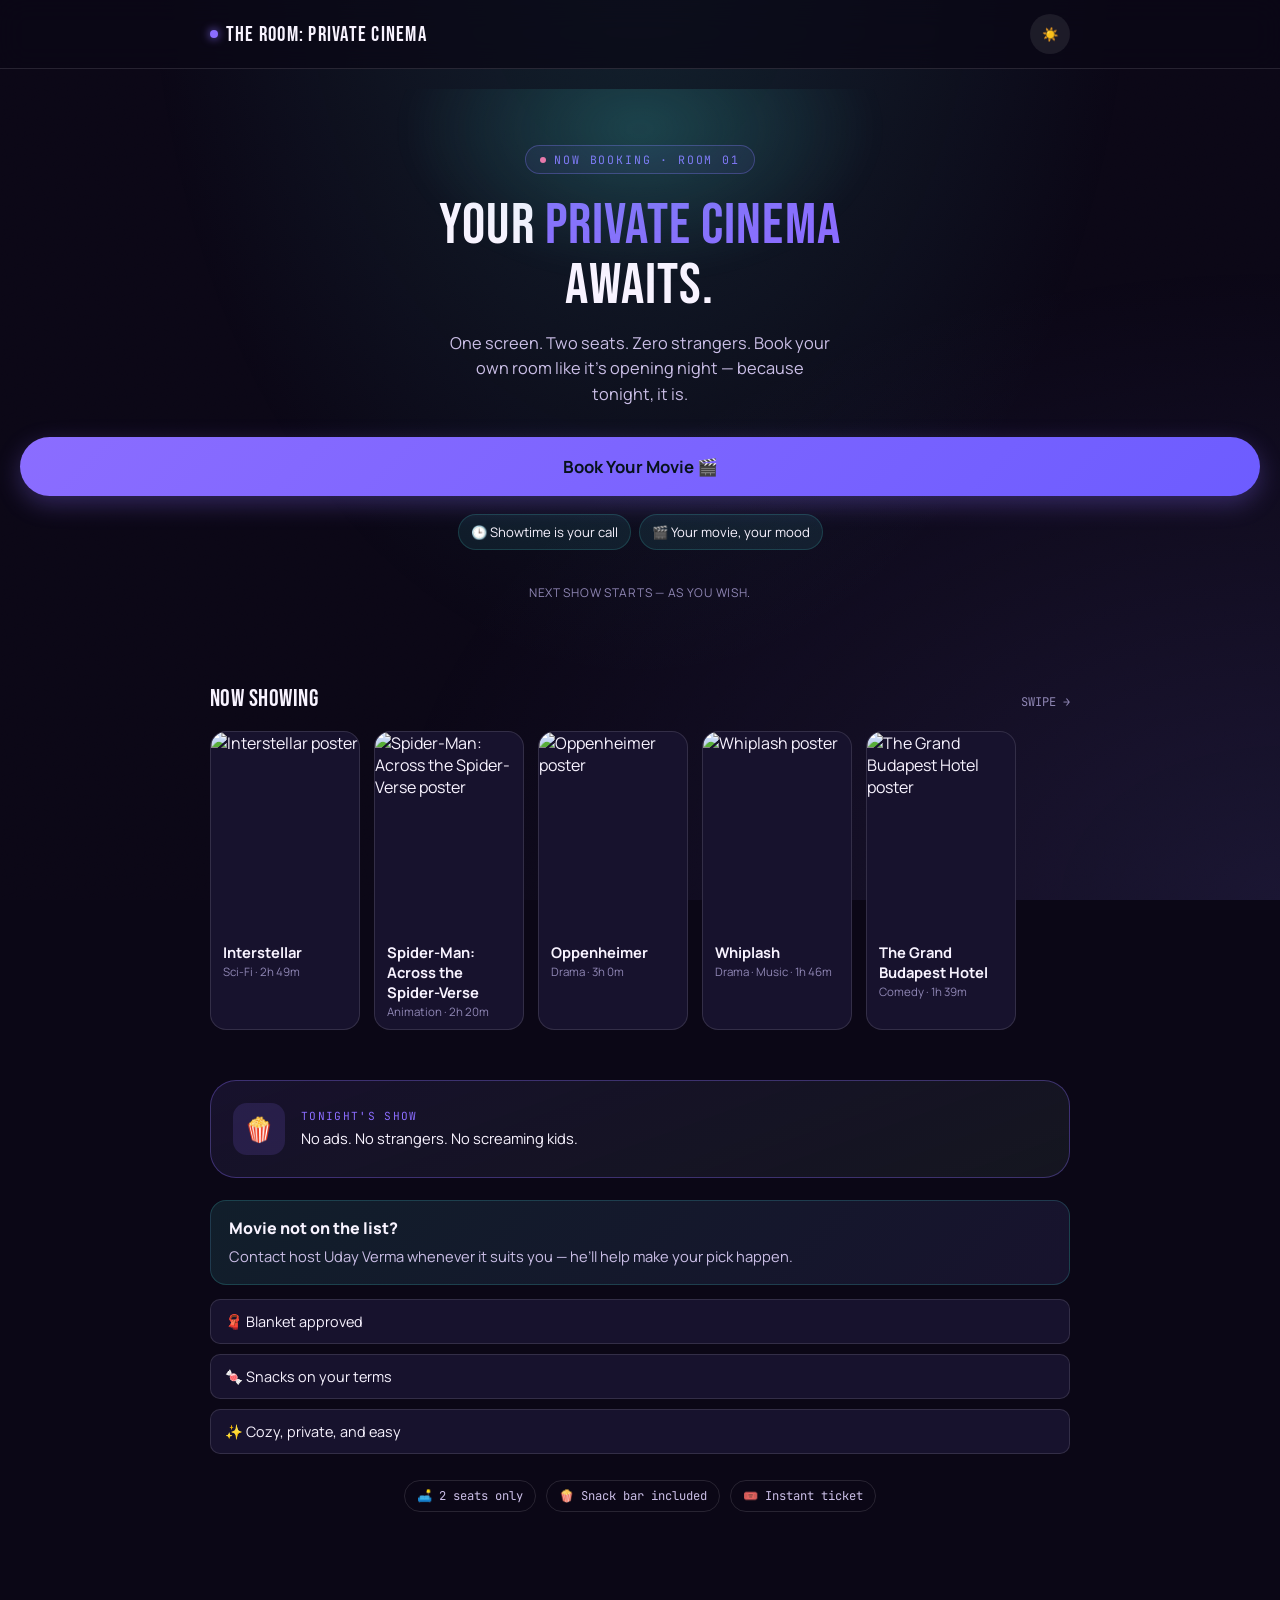
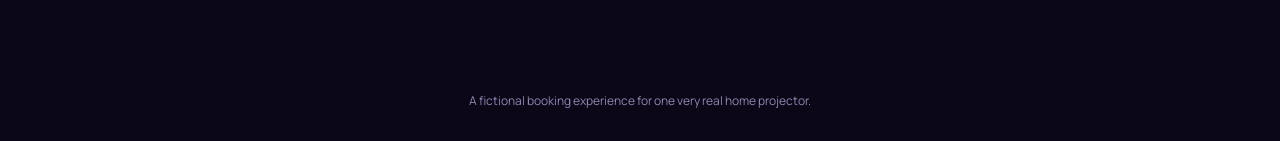
==== commit 05920424: "Made Seat Selection a bit better" ====
--- a/index.html
+++ b/index.html
@@ -12,7 +12,7 @@
 
     <header class="topbar">
       <div class="topbar-inner">
-        <div class="brand"><span class="brand-dot"></span>PRIVATE CINEMA</div>
+        <div class="brand"><span class="brand-dot"></span>THE ROOM: PRIVATE CINEMA</div>
       </div>
     </header>
 
--- a/css/style.css
+++ b/css/style.css
@@ -286,6 +286,7 @@
 .toast.exit{animation:toastOut 0.3s var(--ease-out) forwards;}
 @keyframes toastIn{from{opacity:0; transform:translateY(14px) scale(0.97);} to{opacity:1; transform:none;}}
 @keyframes toastOut{to{opacity:0; transform:translateY(10px) scale(0.97);}}
+@keyframes emailStatusIn{from{opacity:0; transform:translate(-50%, -12px) scale(0.97);} to{opacity:1; transform:translate(-50%, 0) scale(1);}}
 
 /* ---------- Page transition ---------- */
 .page-enter{animation:pageIn 0.55s var(--ease-out);}
@@ -518,6 +519,8 @@
 }
 .movie-datetime::placeholder{color:var(--text-dim);}
 .movie-datetime:focus{outline:none; border-color:var(--accent-amber); box-shadow:0 0 0 4px color-mix(in srgb, var(--accent-amber) 12%, transparent);}
+.movie-datetime.invalid{border-color:var(--danger); box-shadow:0 0 0 4px rgba(255,85,92,0.16);}
+.movie-continue-wrap{margin:24px 0 8px;}
 
 .movie-note-banner{
   margin:16px 0 20px; padding:12px 14px; border-radius:var(--radius-s);
@@ -648,7 +651,7 @@
 .screen-wrap{text-align:center; margin:10px 0 40px;}
 .screen{
   height:8px; margin:0 auto 8px;
-  width:88%;
+  width:100%;
   max-width:340px;
   background:linear-gradient(90deg, transparent, var(--accent-amber-soft), transparent);
   border-radius:50%;
@@ -660,7 +663,7 @@
 }
 
 .seat-intro{
-  margin:0 auto 16px; max-width:430px; text-align:center; font-size:0.9rem; color:var(--text-muted);
+  margin:20px 0 auto 30px; max-width:430px; text-align:center; font-size:0.9rem; color:var(--text-muted);
 }
 .seat-emoji-badge{display:inline-flex; align-items:center; justify-content:center; width:48px; height:48px; border-radius:16px; background:rgba(66,199,195,0.14); font-size:1.4rem; margin-bottom:10px;}
 .seat-hall{
@@ -668,7 +671,6 @@
   max-width:430px;
   margin:0 auto;
   padding:22px 16px 18px;
-  border:1px solid var(--border-soft);
   border-radius:calc(var(--radius-l) + 4px);
   background:linear-gradient(180deg, color-mix(in srgb, var(--bg-panel-2) 96%, transparent), color-mix(in srgb, var(--bg-void) 92%, transparent));
   box-shadow:inset 0 1px 0 rgba(255,255,255,0.04);
@@ -678,18 +680,23 @@
   cursor:pointer;
   width:100%;
   max-width:220px;
-}
+  padding:8px 6px 12px;
+  border-radius:22px;
+  transition:all 0.25s var(--ease-out);
+}
+.seat-unit:hover{transform:translateY(-2px);}
 .seat-icon{
-  width:min(100%, 108px);
-  height:108px;
+  width:min(100%, 78px);
+  height:78px;
   margin:0 auto;
   border-radius:24px;
-  background:var(--bg-panel);
+  background:linear-gradient(135deg, rgba(255,255,255,0.06), rgba(255,255,255,0.02));
   border:1.5px solid var(--border-soft);
   display:flex; align-items:center; justify-content:center;
   font-size:2.4rem;
   transition:all 0.3s var(--ease-out);
   position:relative;
+  box-shadow:inset 0 1px 0 rgba(255,255,255,0.06);
 }
 .seat-unit:active .seat-icon{transform:scale(0.94);}
 .seat-icon .beam{
@@ -698,17 +705,21 @@
   box-shadow:0 0 0 3px var(--accent-amber), 0 0 30px rgba(66,199,195,0.35);
 }
 .seat-unit.selected .seat-icon{
-  background:linear-gradient(160deg, rgba(66,199,195,0.16), var(--bg-panel));
+  background:linear-gradient(160deg, rgba(66,199,195,0.24), rgba(139,124,255,0.18));
   border-color:var(--accent-amber);
+  box-shadow:0 0 0 2px rgba(255,199,76,0.16), 0 12px 24px rgba(66,199,195,0.22);
   animation:seatBounce 0.5s var(--ease-out);
+  transform:translateY(-2px);
 }
 .seat-unit.selected .beam{opacity:1;}
+.seat-unit.selected .seat-name{color:var(--accent-amber);}
+.seat-unit.selected .seat-sub{color:var(--text-cream);}
 @keyframes seatBounce{
   0%{transform:scale(1);} 35%{transform:scale(1.12) rotate(-3deg);}
   65%{transform:scale(0.97) rotate(2deg);} 100%{transform:scale(1);}
 }
-.seat-name{margin-top:14px; font-weight:800; font-size:0.95rem; color:var(--text-cream);}
-.seat-sub{font-size:0.72rem; color:var(--text-dim); margin-top:2px;}
+.seat-name{margin-top:14px; font-weight:800; font-size:0.95rem; color:var(--text-cream); transition:color 0.25s var(--ease-out);}
+.seat-sub{font-size:0.72rem; color:var(--text-dim); margin-top:2px; transition:color 0.25s var(--ease-out);}
 
 .perk-list{margin-top:36px; display:flex; flex-direction:column; gap:10px;}
 .perk-item{
@@ -1017,13 +1028,36 @@
   color:var(--text-dim); letter-spacing:0.1em; margin:10px 0 22px;
 }
 
-.email-status{
-  max-width:420px; margin:22px auto 0;
-  text-align:center; font-size:0.84rem; color:var(--text-muted);
+.email-status-popup{
+  position:fixed;
+  top:20px;
+  left:50%;
+  transform:translateX(-50%);
+  z-index:220;
+  width:min(92vw, 460px);
+  padding:14px 44px 14px 16px;
+  border:1px solid rgba(242,237,228,0.16);
+  border-left:4px solid var(--accent-amber);
+  border-radius:var(--radius-s);
+  background:rgba(28,32,39,0.92);
+  box-shadow:var(--shadow-soft);
+  color:var(--text-cream);
   line-height:1.6;
-}
-.email-status.success{color:var(--success); font-weight:800;}
-.email-status.error{color:var(--danger); font-weight:800;}
+  font-size:0.9rem;
+  animation:emailStatusIn 0.3s var(--ease-out);
+}
+.email-status-popup[hidden]{display:none !important;}
+.email-status-popup.success{border-left-color:var(--success); color:var(--success);}
+.email-status-popup.error{border-left-color:var(--danger); color:var(--danger);}
+.email-status-popup[hidden]{display:none !important;}
+.email-status-popup.success{border-left-color:var(--success); color:var(--success);}
+.email-status-popup.error{border-left-color:var(--danger); color:var(--danger);}
+.email-status-close{
+  position:absolute; top:8px; right:8px;
+  border:0; background:transparent; color:inherit; cursor:pointer;
+  font-size:1.1rem; line-height:1; padding:2px;
+}
+.email-status-message{font-weight:600;}
 .confirm-actions{
   max-width:360px; margin:28px auto 0;
   display:flex; flex-direction:column; gap:12px;
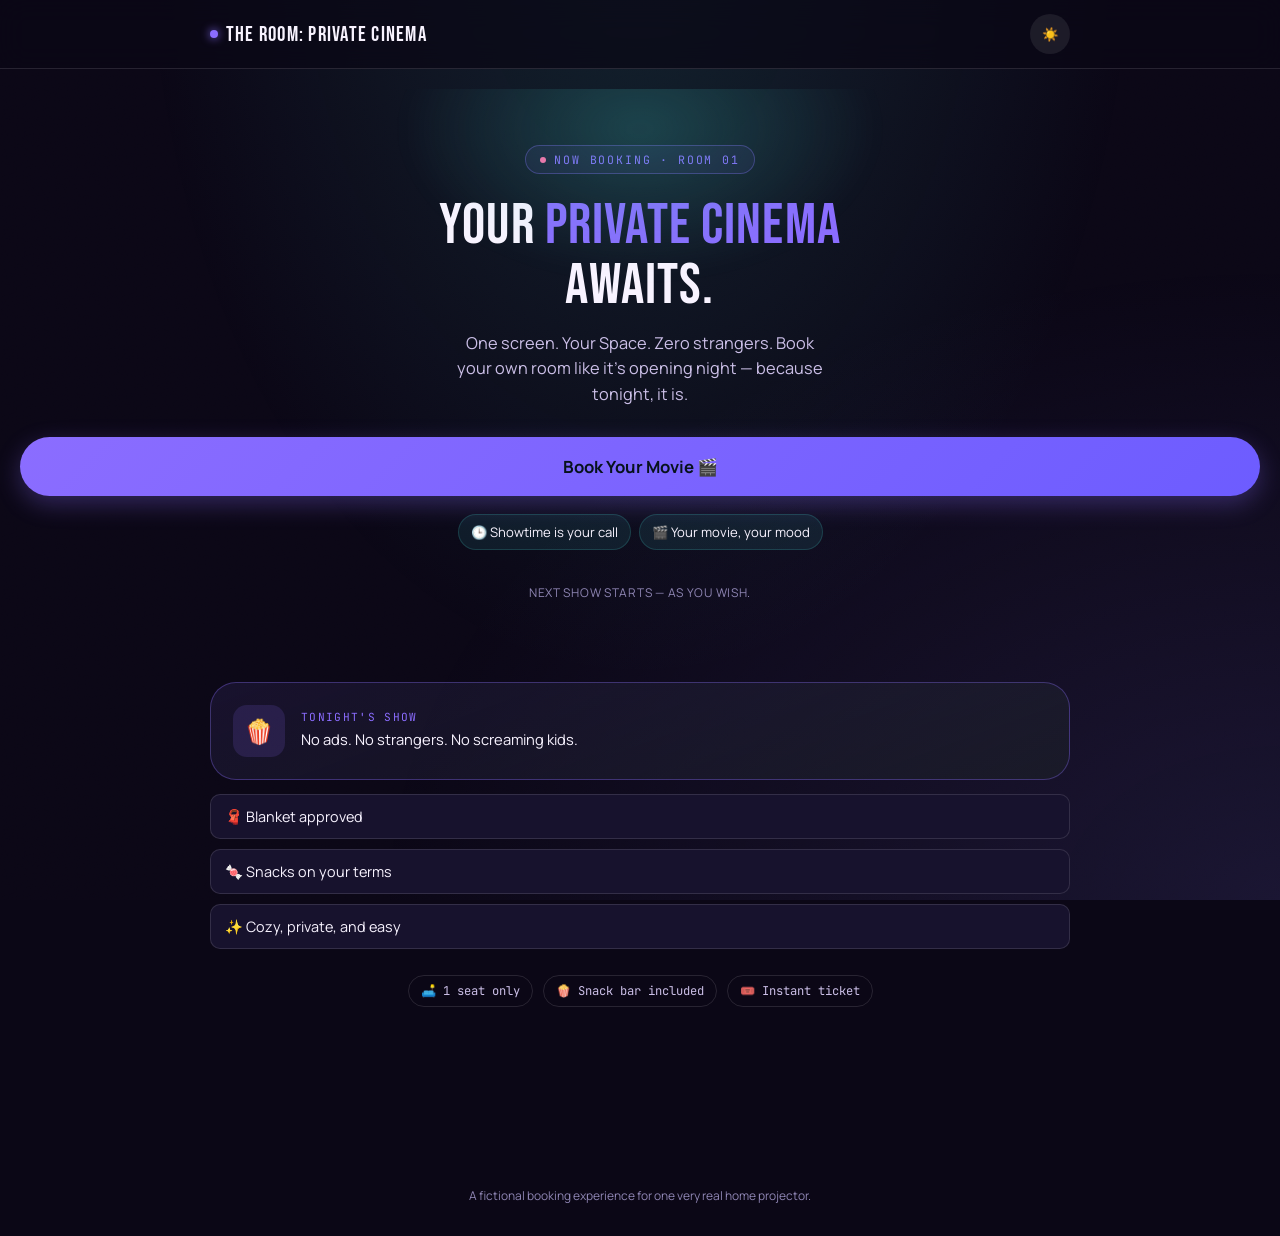
==== commit cfc34128: "Enhance movie selection experience with TMDB search integration and UI improvements" ====
--- a/index.html
+++ b/index.html
@@ -21,7 +21,7 @@
         <div class="hero-beam"></div>
         <div class="hero-eyebrow"><span class="live-dot"></span>NOW BOOKING · ROOM 01</div>
         <h1>Your <span class="accent">Private Cinema</span><br />Awaits.</h1>
-        <p class="sub">One screen. Two seats. Zero strangers. Book your own room like it's opening night — because tonight, it is.</p>
+        <p class="sub">One screen. Your Space. Zero strangers. Book your own room like it's opening night — because tonight, it is.</p>
         <div class="hero-cta">
           <button class="btn btn-primary btn-lg btn-block" data-book-btn>Book Your Movie 🎬</button>
         </div>
@@ -37,11 +37,8 @@
       </section>
 
       <div class="container">
-        <div class="section-title">
-          <h2>Now Showing</h2>
-          <span>SWIPE →</span>
-        </div>
-        <div class="movie-strip" data-movie-strip></div>
+        
+        
 
         <div class="tonight">
           <div class="tonight-icon">🍿</div>
@@ -51,10 +48,7 @@
           </div>
         </div>
 
-        <div class="host-card">
-          <div class="host-title">Movie not on the list?</div>
-          <p>Contact host Uday Verma whenever it suits you — he’ll help make your pick happen.</p>
-        </div>
+    
 
         <div class="playful-grid">
           <div class="playful-card">🧣 Blanket approved</div>
@@ -63,7 +57,7 @@
         </div>
 
         <div class="perk-row">
-          <span class="perk-chip">🛋️ 2 seats only</span>
+          <span class="perk-chip">🛋️ 1 seat only</span>
           <span class="perk-chip">🍿 Snack bar included</span>
           <span class="perk-chip">🎟️ Instant ticket</span>
         </div>
--- a/css/style.css
+++ b/css/style.css
@@ -510,6 +510,18 @@
 .movie-toolbar{display:flex; flex-direction:column; gap:8px; margin-top:14px;}
 .movie-toolbar-row{display:flex; flex-wrap:wrap; gap:10px;}
 .movie-toolbar-label{font-size:0.74rem; text-transform:uppercase; letter-spacing:0.16em; color:var(--text-dim); font-family:var(--font-mono);}
+.movie-search-wrap{display:flex; flex-direction:column; gap:10px; margin-top:18px;}
+.movie-search-row{display:flex; width:100%;}
+.movie-search-input{width:100%; min-height:50px; border-radius:18px; border:1px solid rgba(248,243,255,0.14); background:rgba(255,255,255,0.04); color:var(--text-cream); padding:14px 18px; font-size:1rem; outline:none; transition:border-color 0.2s ease, background 0.2s ease;}
+.movie-search-input:focus{border-color:var(--accent-amber); background:rgba(255,255,255,0.08);}
+.movie-search-feedback{font-size:0.88rem; color:var(--text-muted);}
+.movie-search-results{display:grid; gap:16px; margin:20px 0 0;}
+.movie-card.search-result{
+  border-color:rgba(255,255,255,0.08);
+  background:rgba(24,18,41,0.95);
+}
+.movie-card.search-result .select-btn{background:rgba(255,255,255,0.05);}
+.movie-card.search-result .poster{min-height:250px; object-fit:cover;}
 .movie-datetime{
   flex:1; min-width:220px; width:100%; cursor:pointer;
   border-radius:999px; padding:14px 18px; font-family:var(--font-body); font-size:1rem;
